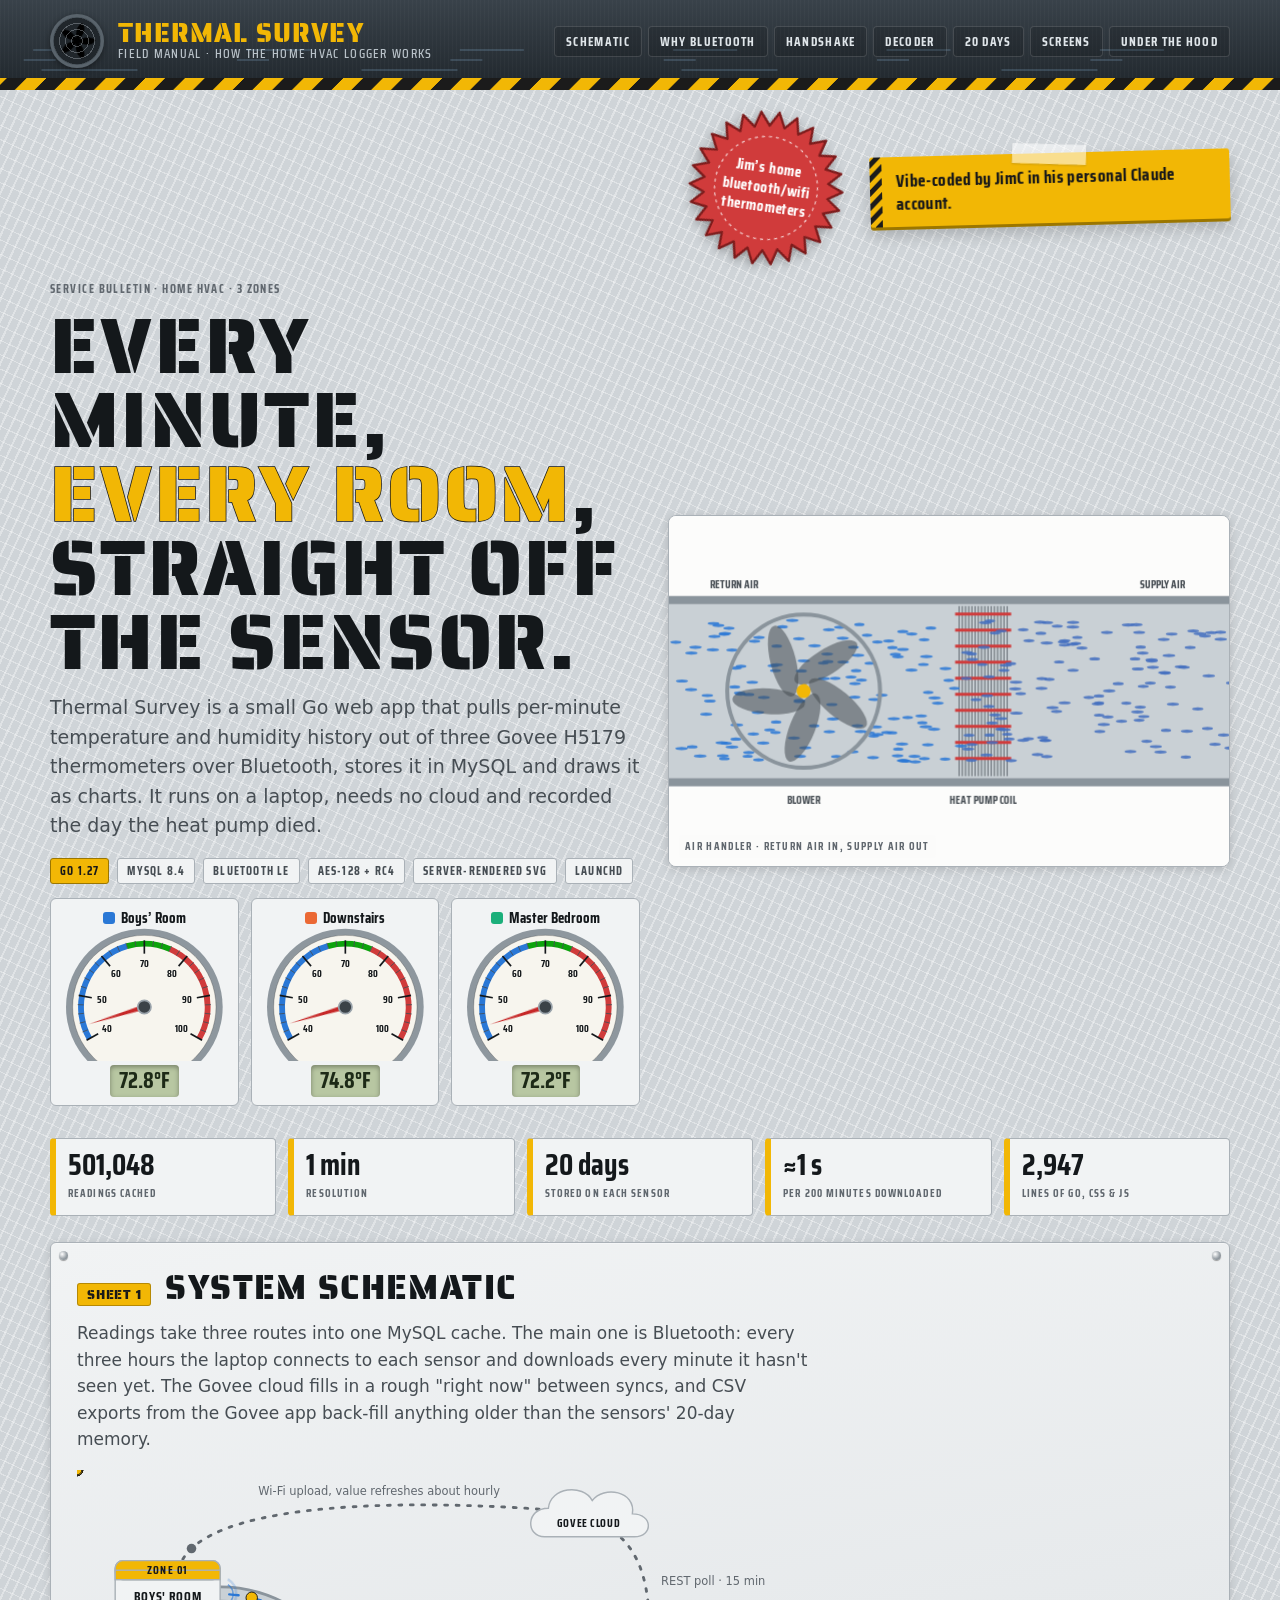
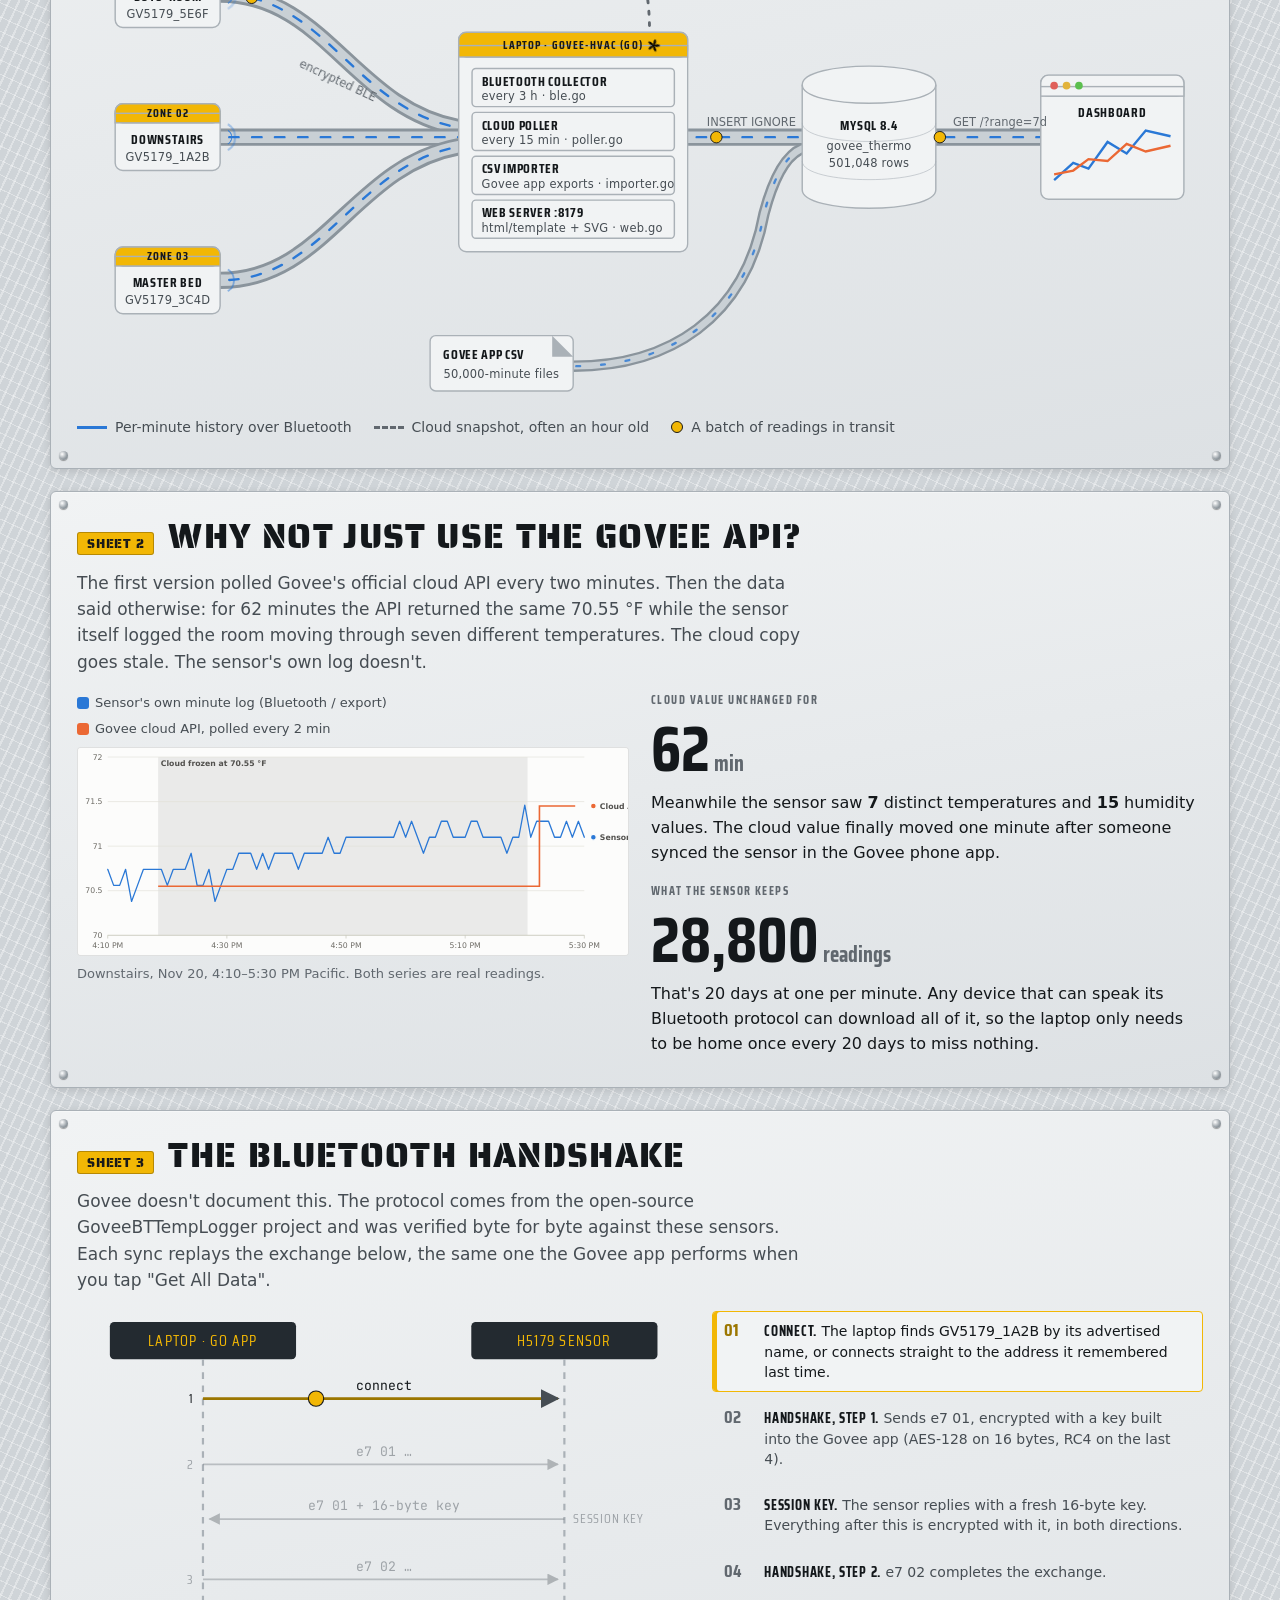
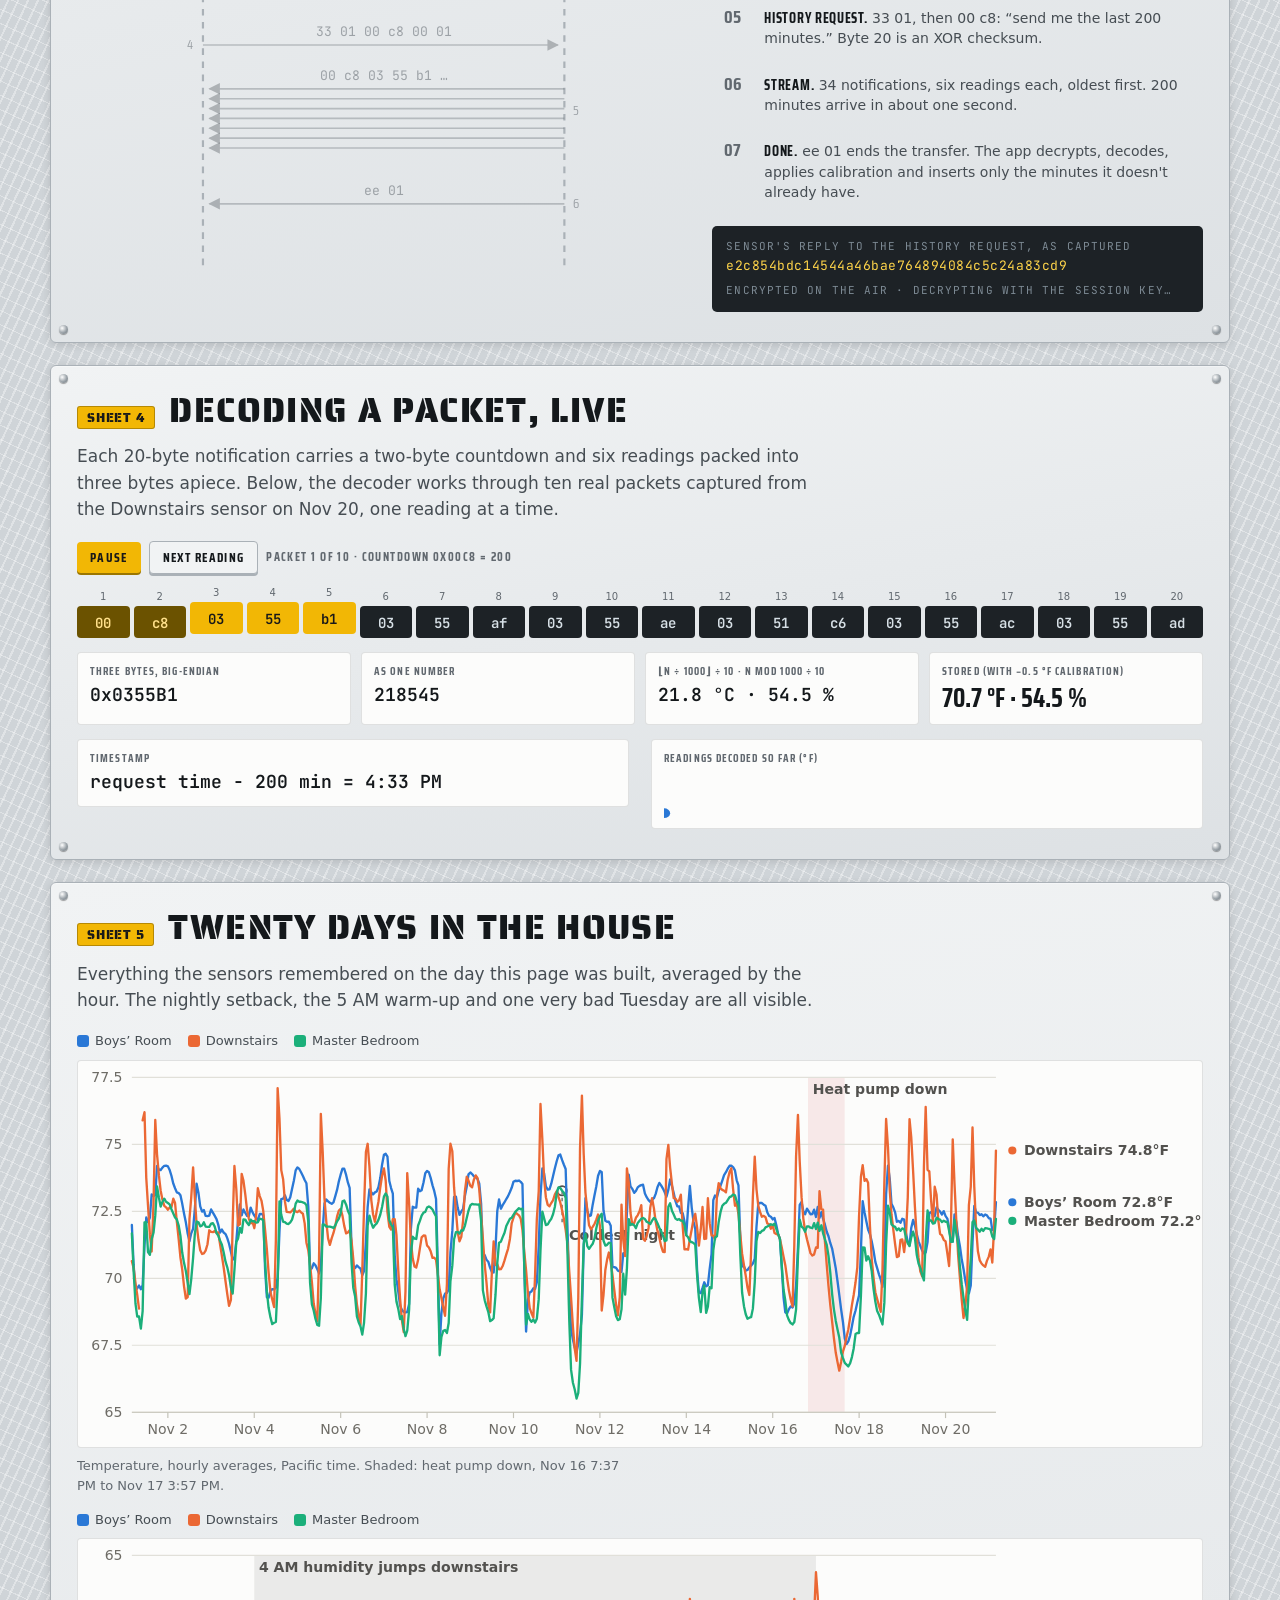
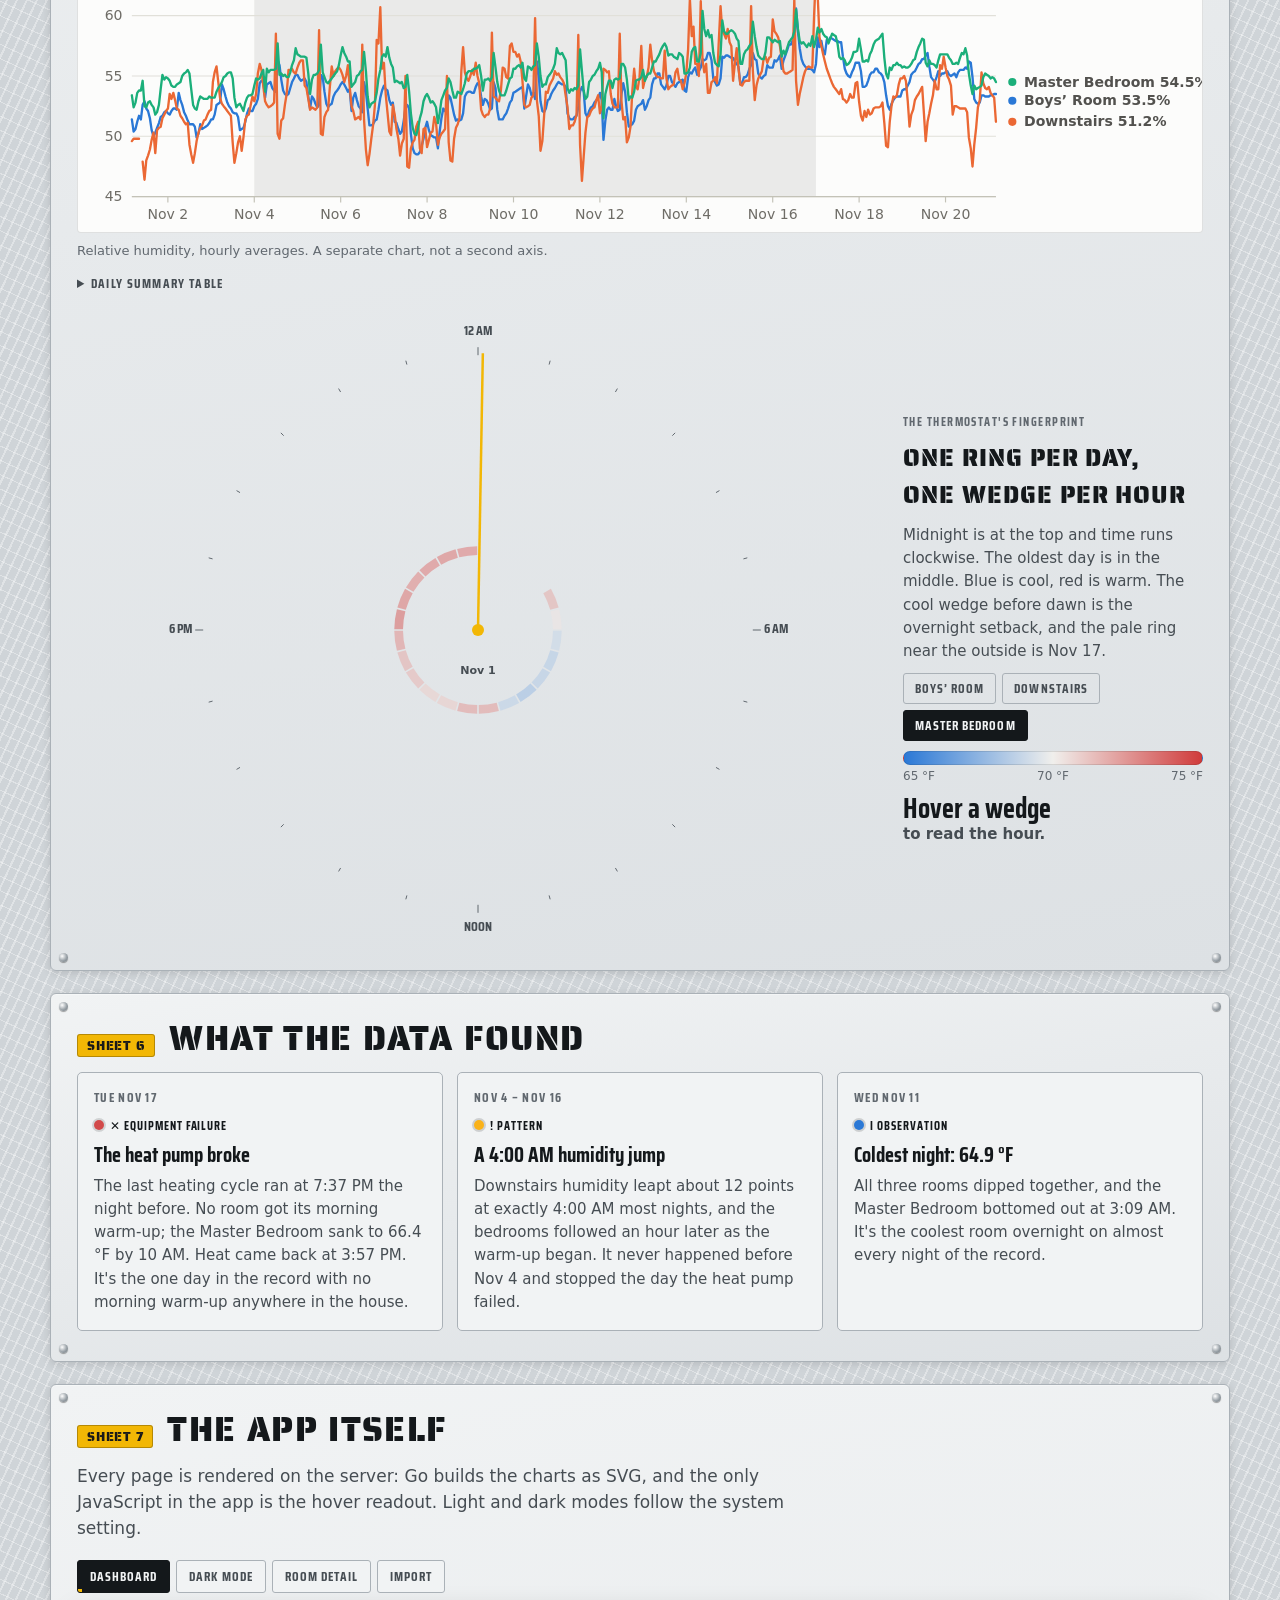
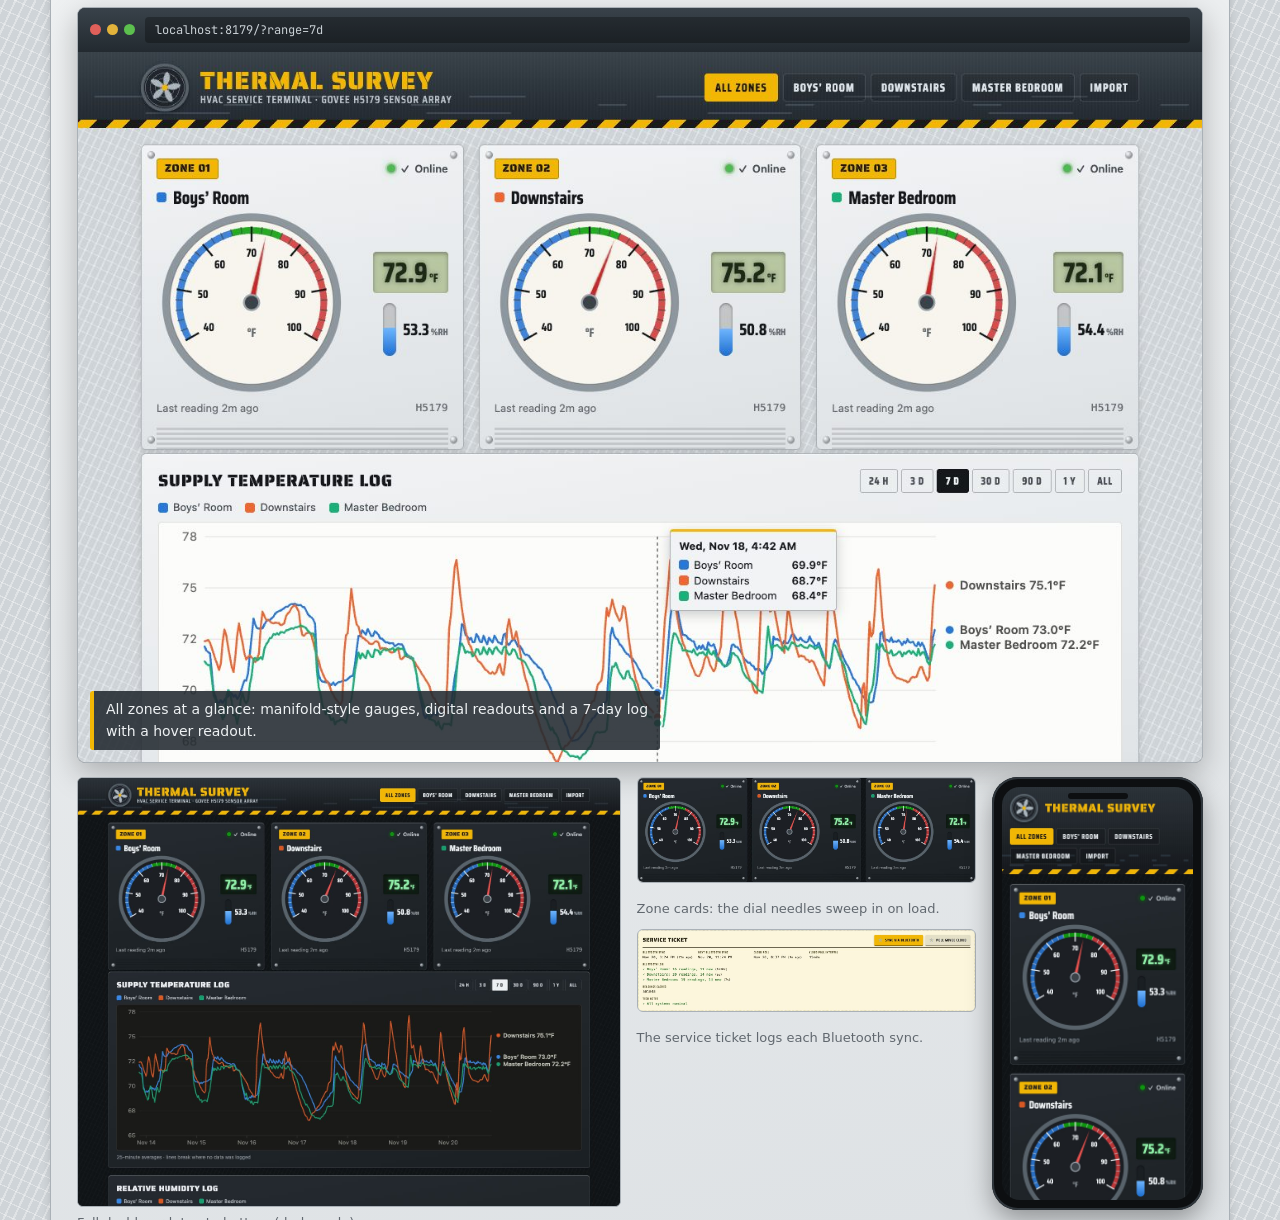
==== docs/index.html @ 8d826604 "Serve the explainer with GitHub Pages Make docs/explainer/index.html a full HTML document, add docs/" ====
<!doctype html>
<html lang="en">
<head>
<meta charset="utf-8">
<title>home-temperature-dashboard</title>
<meta http-equiv="refresh" content="0; url=explainer/">
<link rel="canonical" href="explainer/">
</head>
<body>
<p><a href="explainer/">Thermal Survey Field Manual</a> ·
<a href="https://github.com/jconning/home-temperature-dashboard">Source on GitHub</a></p>
</body>
</html>
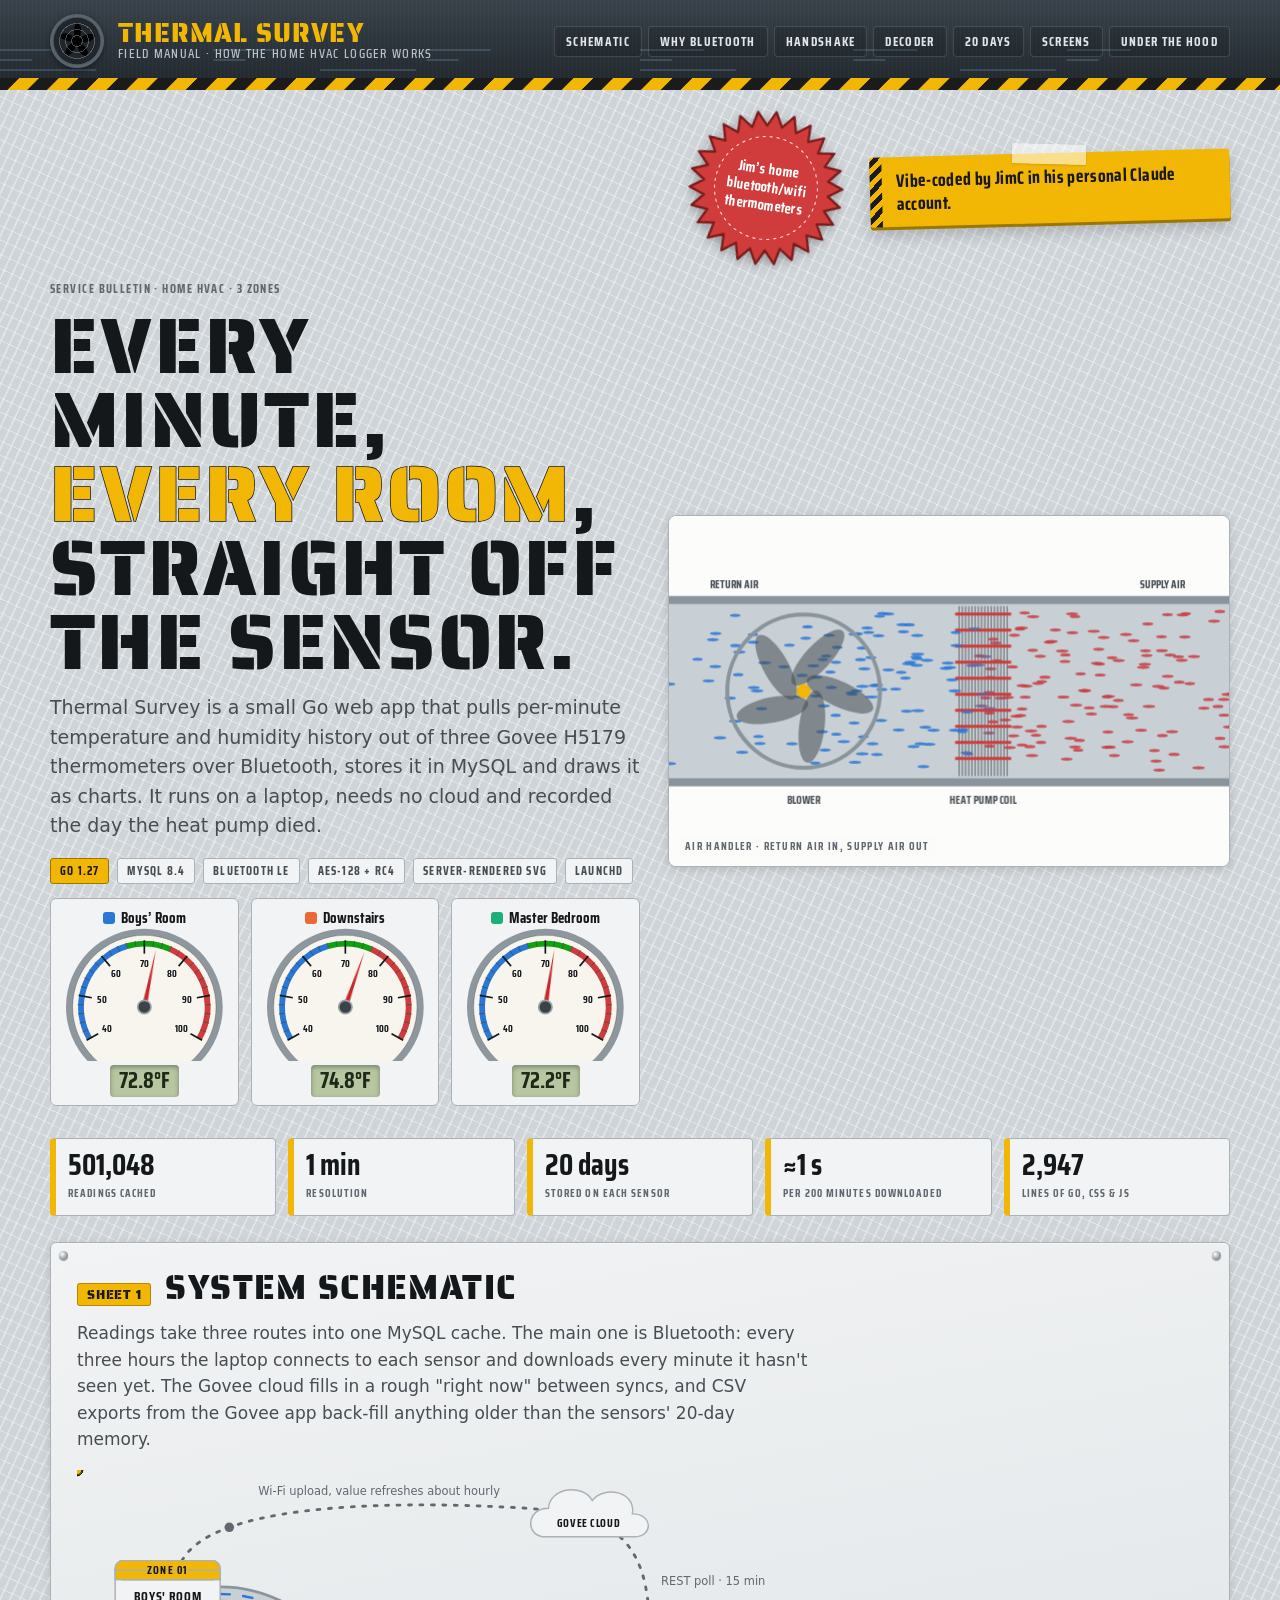
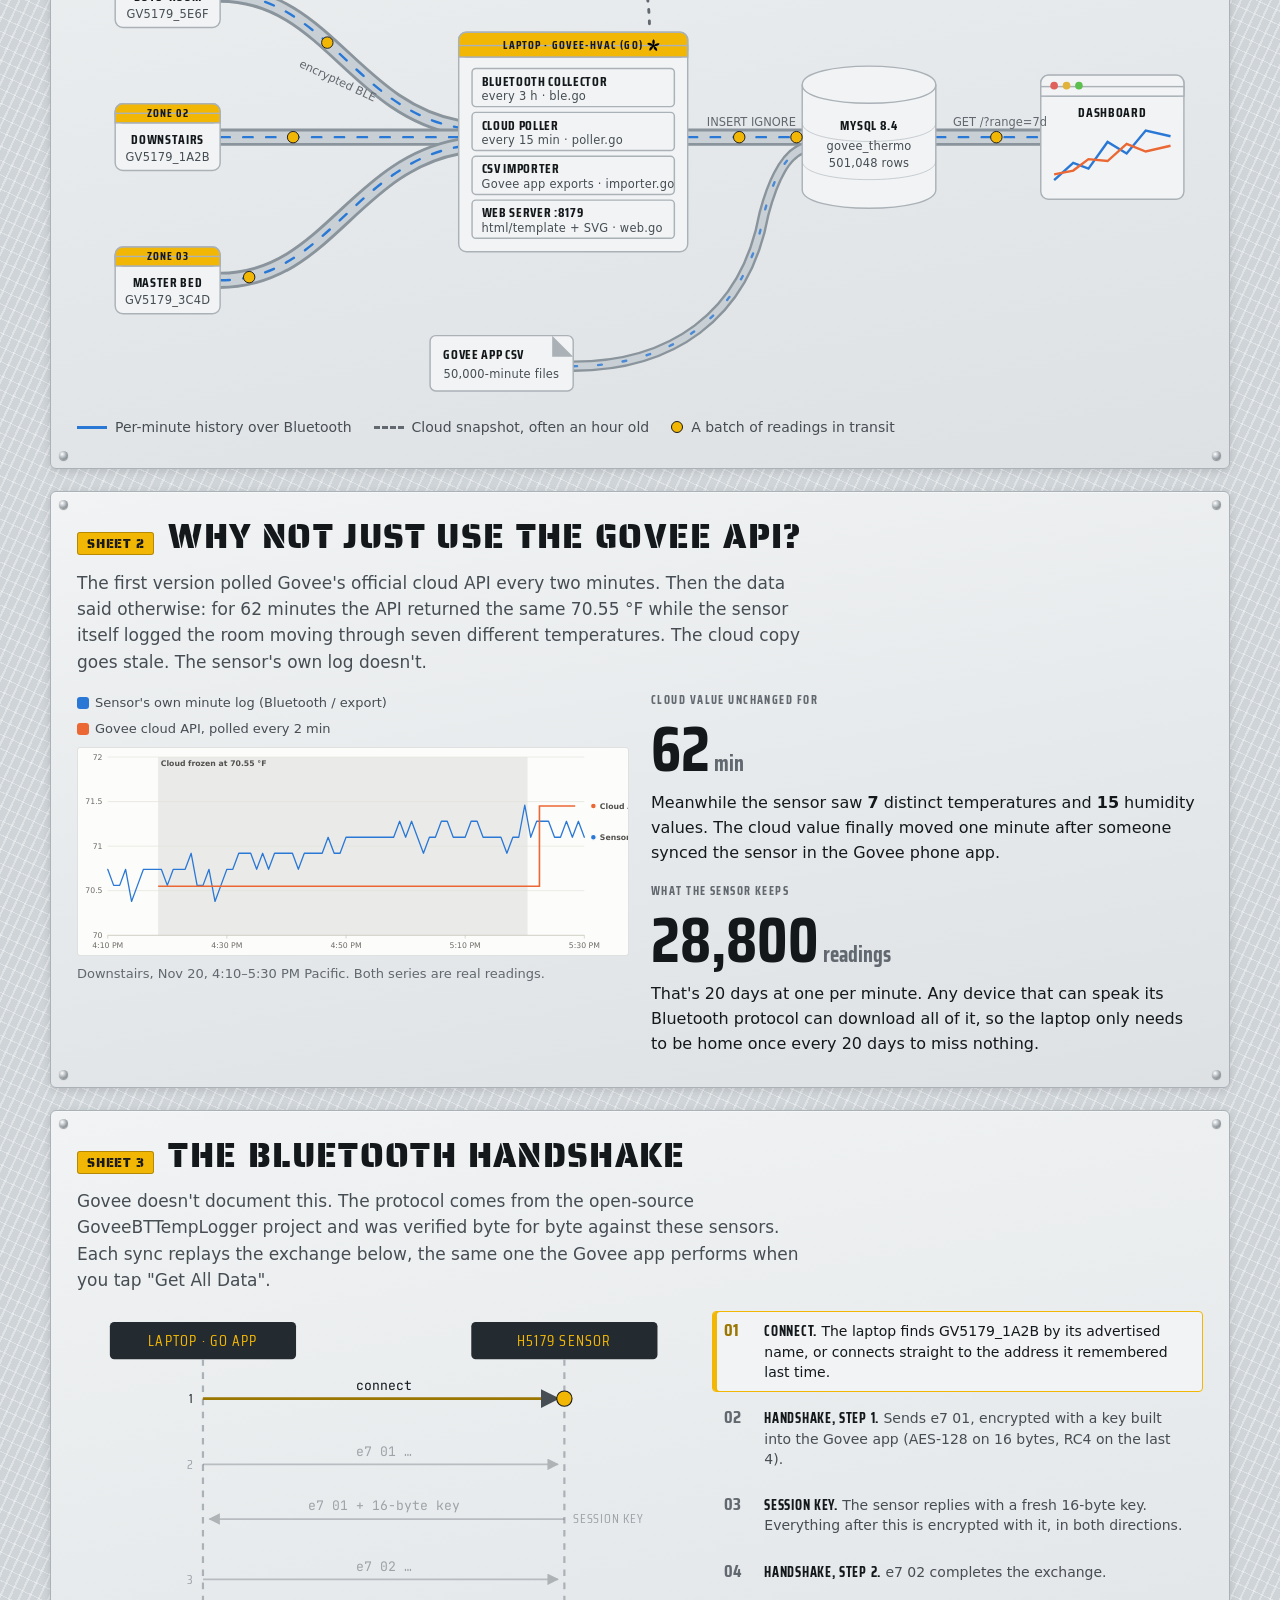
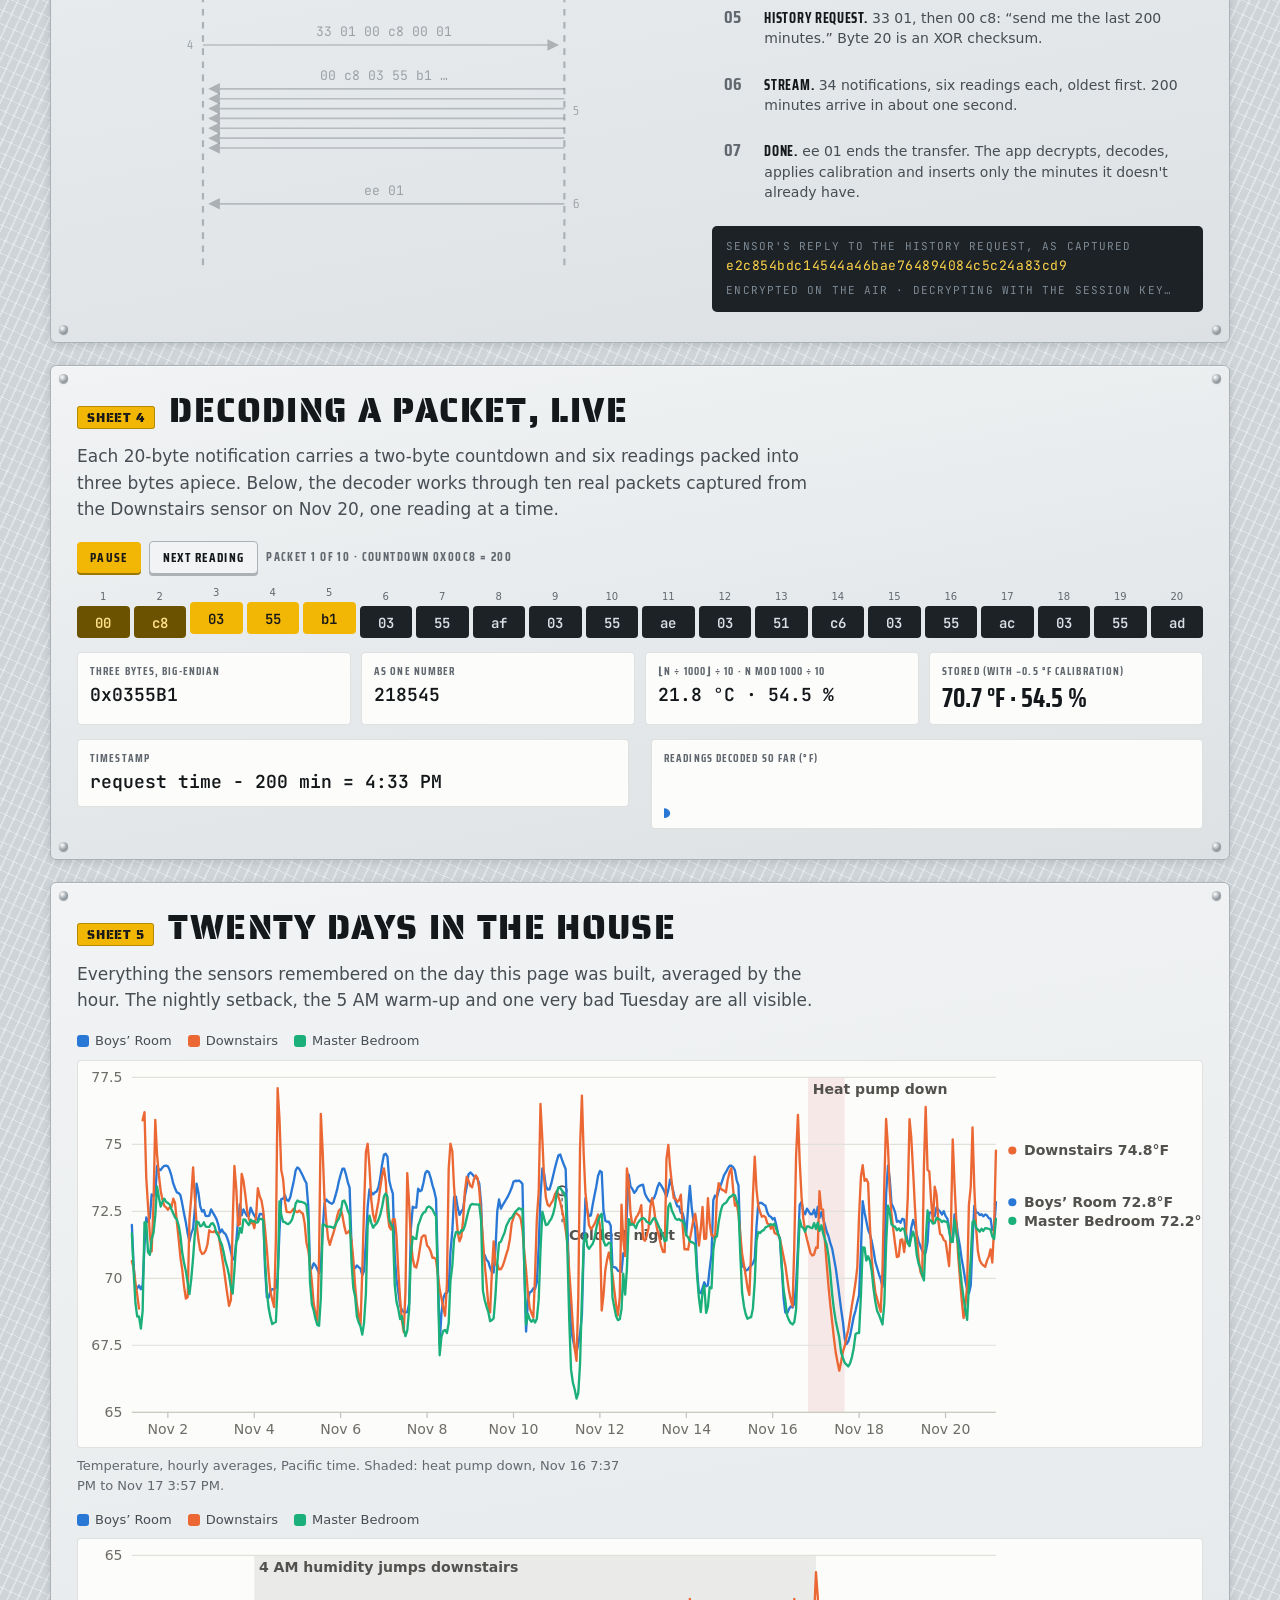
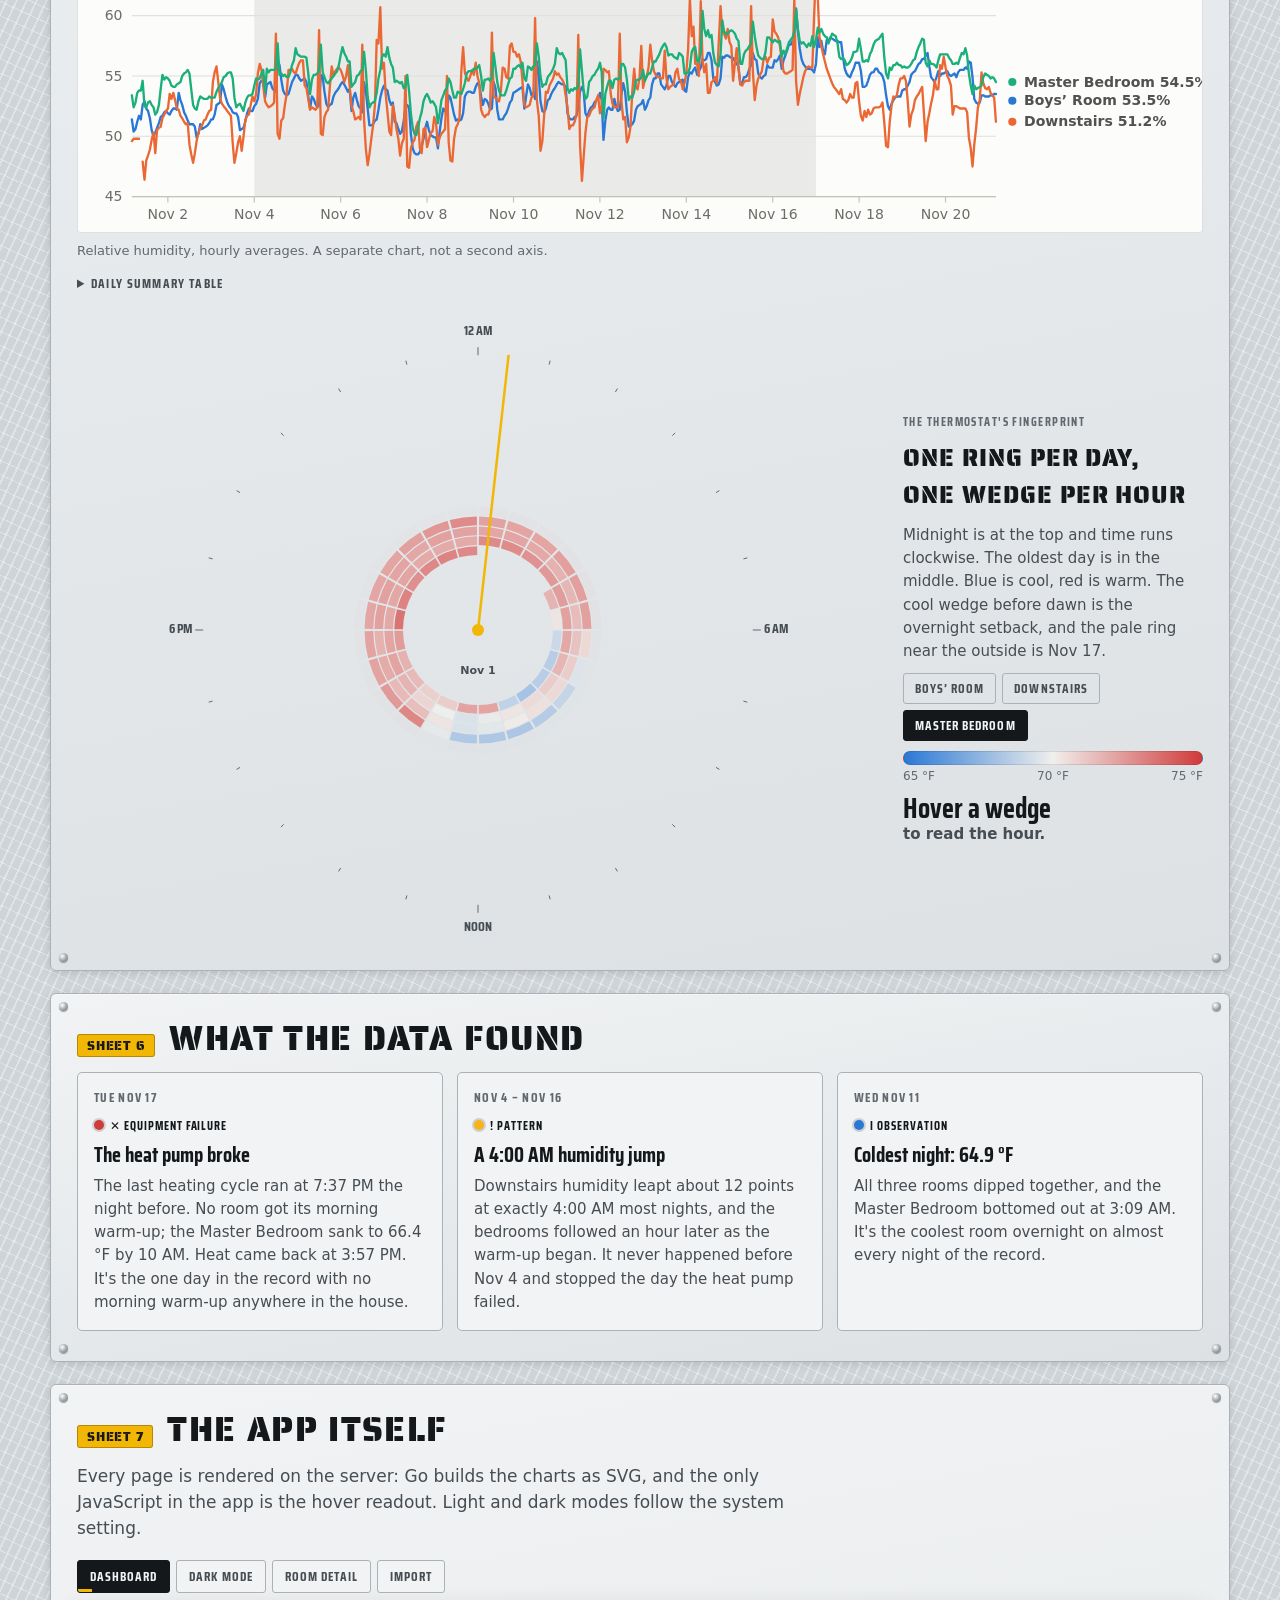
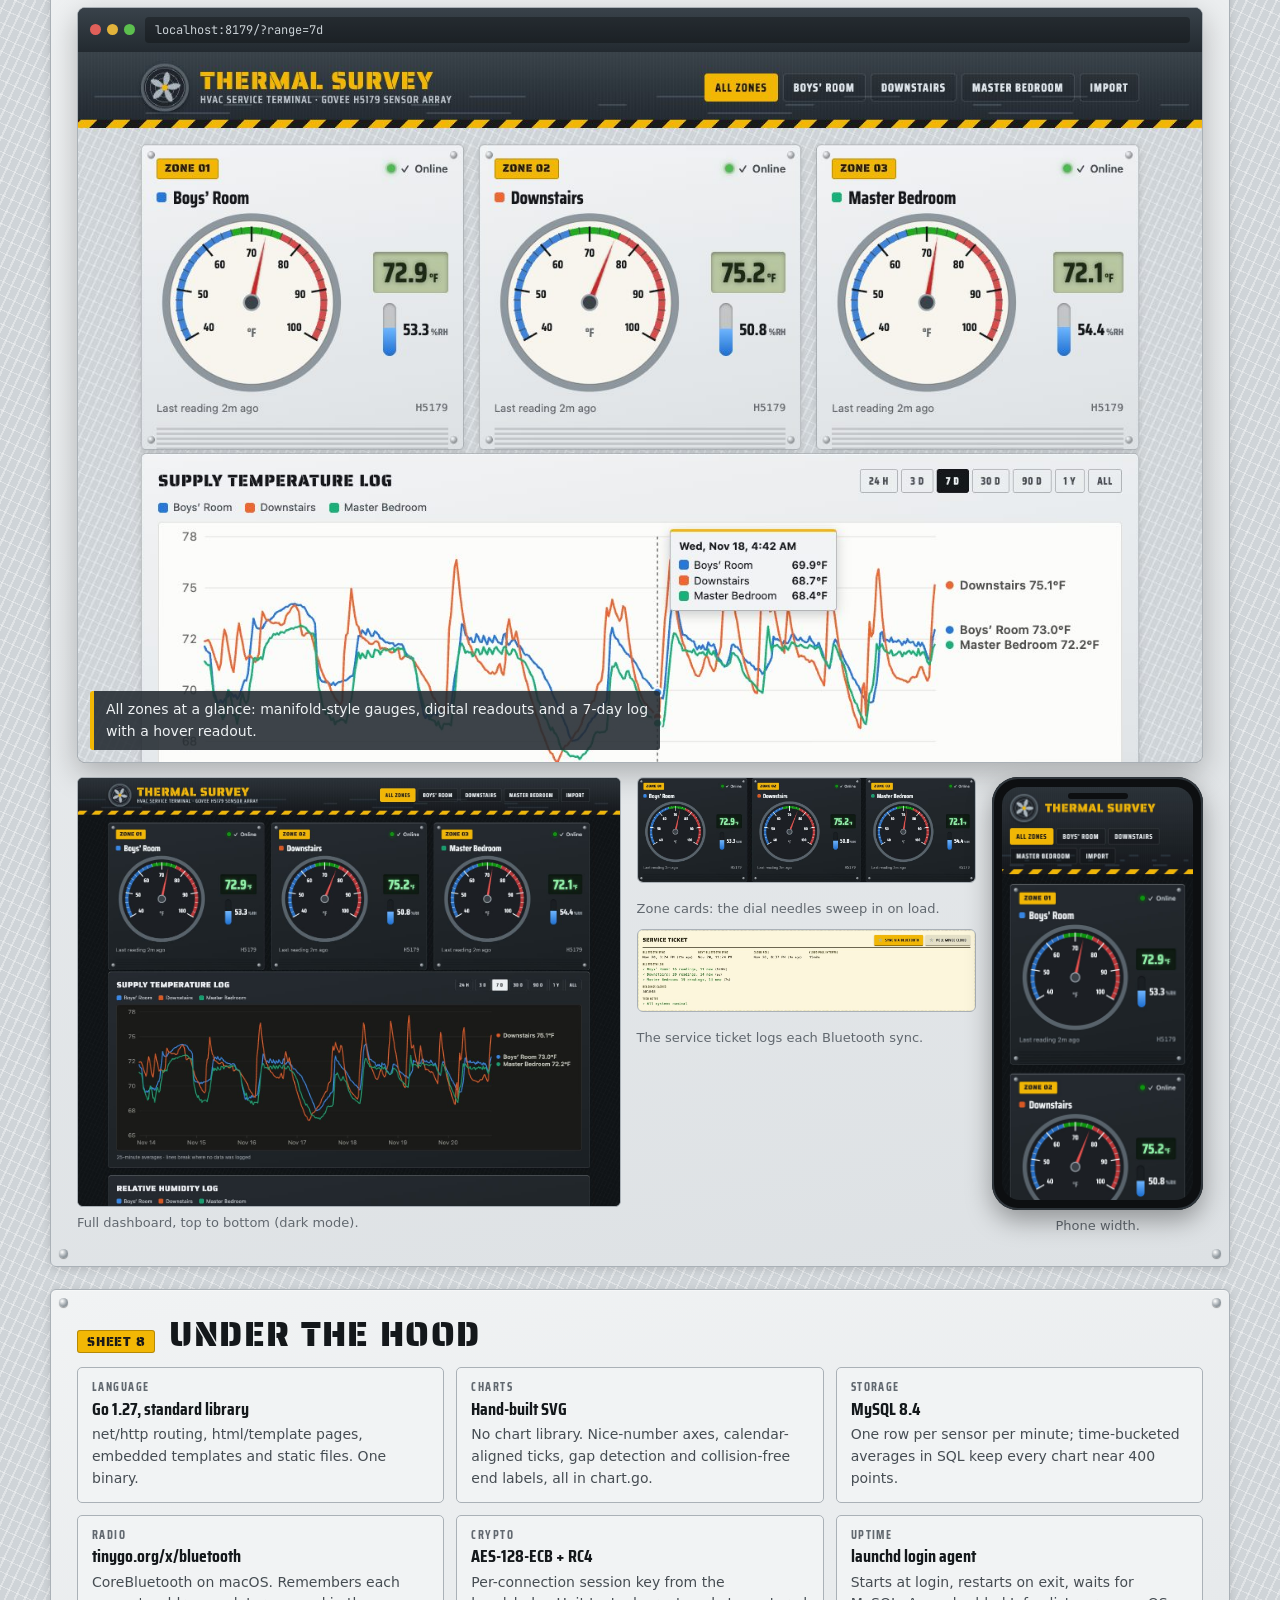
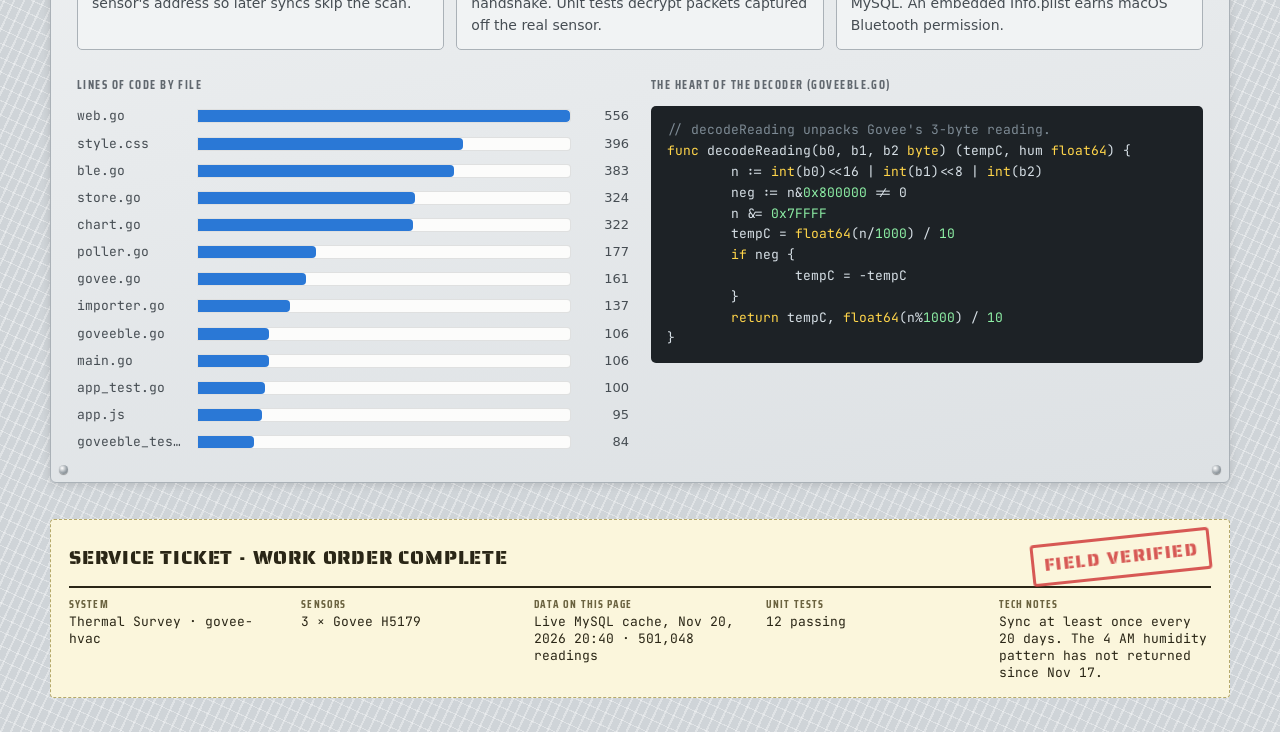
==== commit 4d060917: "Add a fan favicon to the explainer page Co-Authored-By: Claude Opus 5.5 <noreply@anthropic.com>" ====
--- a/docs/index.html
+++ b/docs/index.html
@@ -3,6 +3,7 @@
 <head>
 <meta charset="utf-8">
 <title>home-temperature-dashboard</title>
+<link rel="icon" type="image/svg+xml" href="explainer/favicon.svg">
 <meta http-equiv="refresh" content="0; url=explainer/">
 <link rel="canonical" href="explainer/">
 </head>
